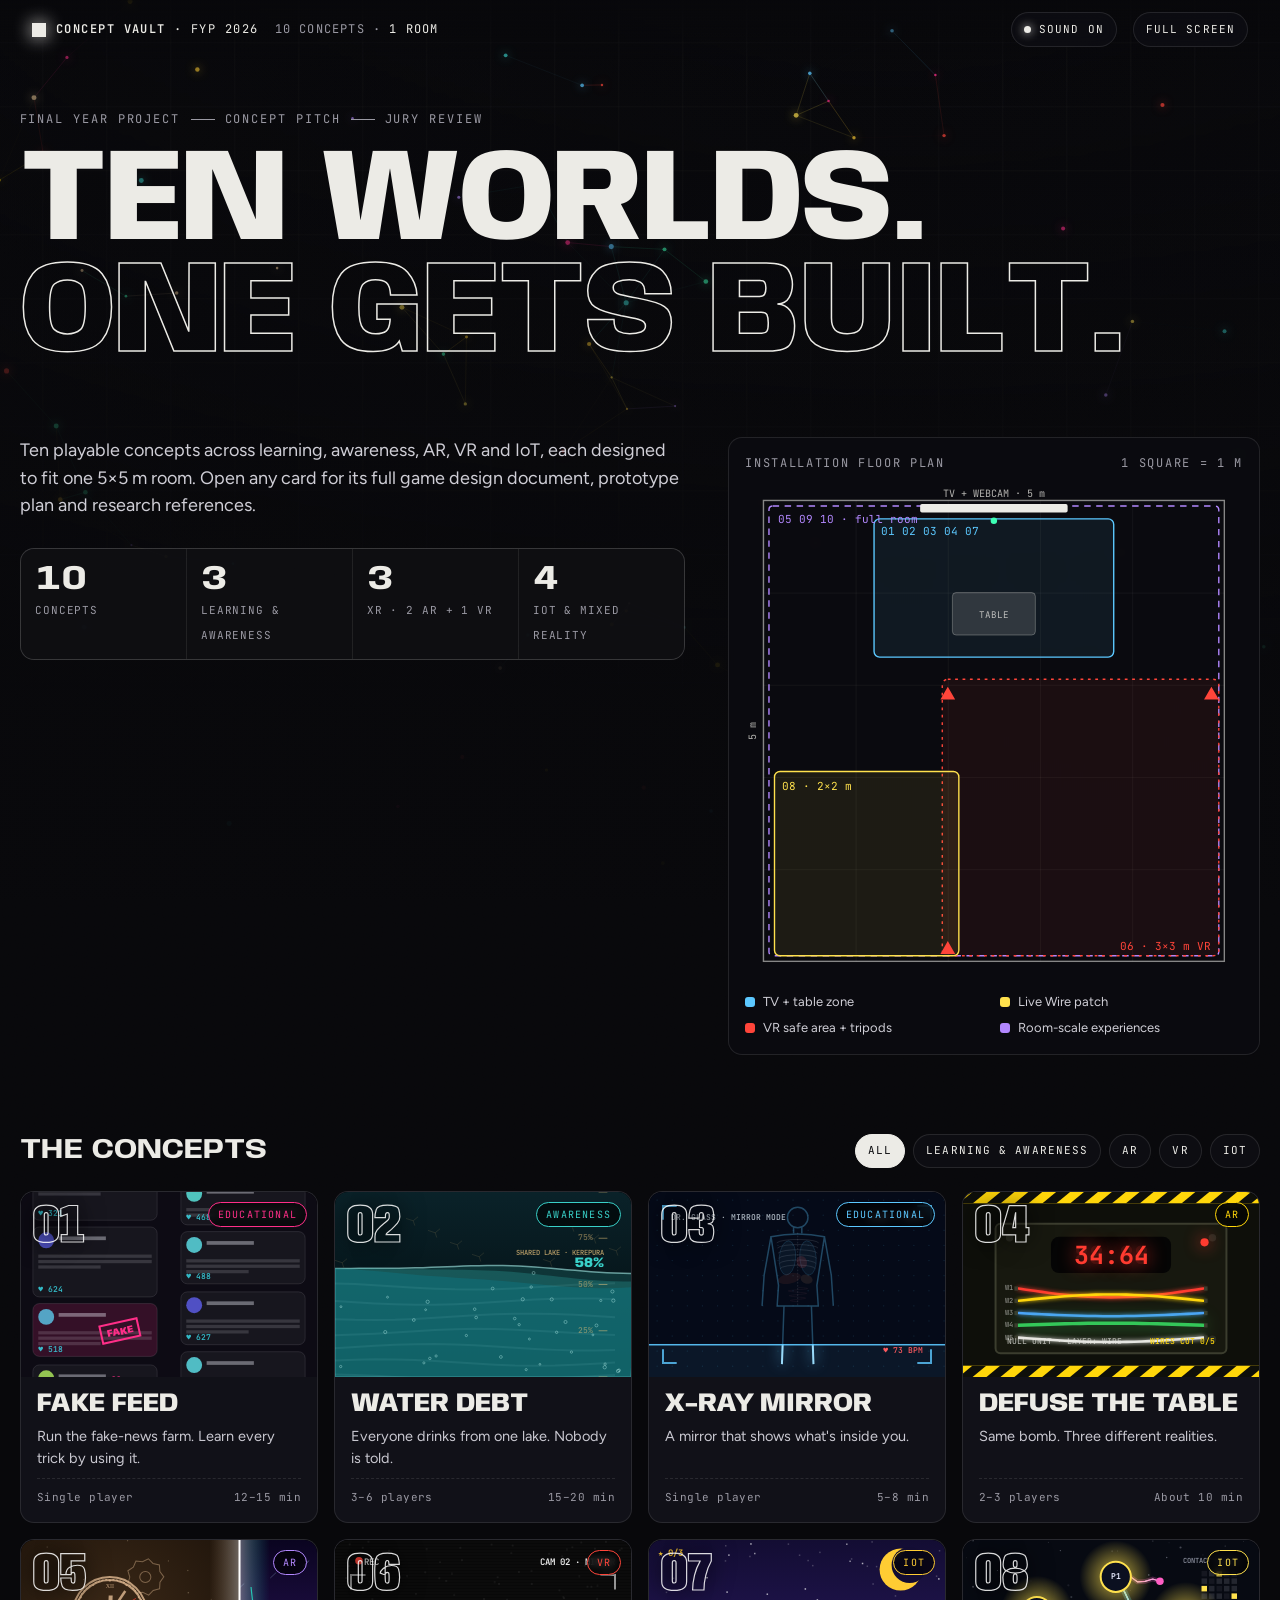
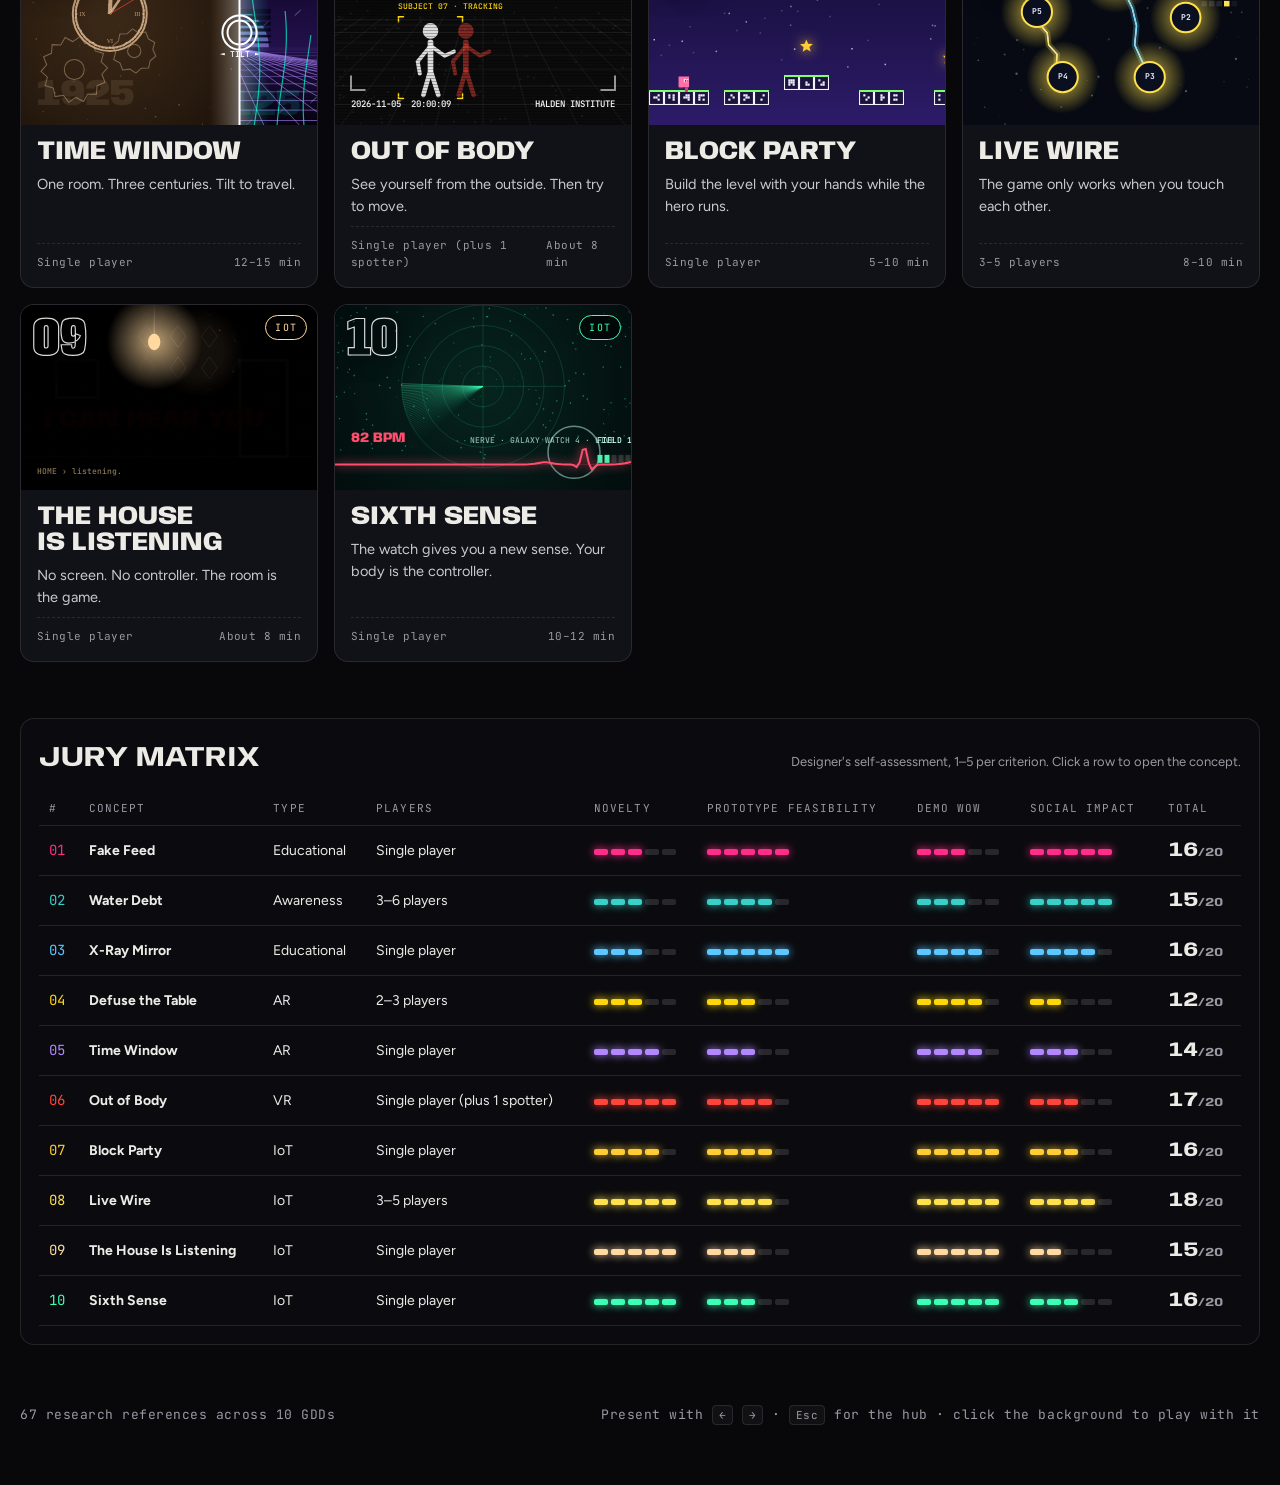
==== concept-vault/index.html @ 1f31b999 "Add Concept Vault: FYP 10-concept pitch site Static site in /concept-vault with GDDs, player POV wal" ====
<!DOCTYPE html>
<html lang="en">
<head>
<meta charset="utf-8">
<meta name="viewport" content="width=device-width, initial-scale=1">
<title>Concept Vault</title>
<link rel="preconnect" href="https://fonts.googleapis.com">
<link rel="preconnect" href="https://fonts.gstatic.com" crossorigin>
<link href="https://fonts.googleapis.com/css2?family=Anybody:wdth,wght@50..150,100..900&family=Figtree:wght@400;500;600;700&family=JetBrains+Mono:wght@400;500;600;700&display=swap" rel="stylesheet">
<link rel="stylesheet" href="style.css">
<style>
  .lnode circle { transition: fill .3s; }
  .lnode.on circle { fill: var(--accent); filter: drop-shadow(0 0 10px var(--accent)); }
  .lnode.on text { fill: #000; }
</style>
</head>
<body>
<canvas id="bg" aria-hidden="true"></canvas>
<div id="veil"></div>
<div id="grain"></div>

<header class="top">
  <a class="brand" href="#vault" id="home"><span class="sq"></span><span><b>Concept Vault</b><span class="yr"> · FYP 2026</span></span></a>
  <span class="crumb" id="crumb"></span>
  <span class="sp"></span>
  <button class="tbtn" id="snd" aria-pressed="true" title="Toggle sound effects"><span class="dot"></span><span id="sndl">Sound on</span></button>
  <button class="tbtn" id="fs" title="Full screen for presenting">Full screen</button>
</header>

<main id="app"></main>

<div id="shutter" aria-hidden="true"><i></i><i></i><i></i><i></i><i></i><i></i><i></i></div>
<div id="shtext" aria-hidden="true"></div>

<div id="boot" role="presentation">
  <div>
    <div class="bt">Concept<br>Vault</div>
    <pre id="bootlog"></pre>
    <div class="meter"><i></i></div>
  </div>
</div>

<script src="data.js"></script>
<script src="extra.js"></script>
<script src="fx.js"></script>
<script src="app.js"></script>
</body>
</html>
---- concept-vault/style.css ----
/* Concept Vault — one dark world; each concept page re-tints it with its own accent.
   Layout idea: a "vault" hub of live, animated concept cards that open into full-bleed themed GDD dossiers. */
:root {
  --void: #08080b;
  --panel: rgba(16, 16, 22, 0.78);
  --panel-solid: #111118;
  --paper: #ecebe6;
  --dim: #9a99a3;
  --line: rgba(236, 235, 230, 0.11);
  --accent: #ecebe6;
  --accent2: #9a99a3;
  --display: "Anybody", "Arial Narrow", system-ui, sans-serif;
  --body: "Figtree", "Segoe UI", system-ui, sans-serif;
  --mono: "JetBrains Mono", ui-monospace, "SFMono-Regular", Menlo, monospace;
  --r: 14px;
  color-scheme: dark;
}
* { box-sizing: border-box; }
html, body { margin: 0; background: var(--void); color: var(--paper); }
body { font-family: var(--body); font-size: 16px; line-height: 1.55; -webkit-font-smoothing: antialiased; overflow-x: hidden; }
a { color: inherit; }
button { font: inherit; color: inherit; }
:focus-visible { outline: 2px solid var(--accent); outline-offset: 3px; border-radius: 6px; }
h1, h2, h3 { text-wrap: balance; margin: 0; }
p { margin: 0; }
.mono { font-family: var(--mono); }
.tnum { font-variant-numeric: tabular-nums; }

/* ---------- fixed background canvas ---------- */
#bg { position: fixed; inset: 0; width: 100%; height: 100%; z-index: 0; display: block; }
#veil { position: fixed; inset: 0; z-index: 1; pointer-events: none;
  background:
    radial-gradient(120% 80% at 70% 0%, transparent 0%, rgba(8,8,11,.35) 55%, rgba(8,8,11,.85) 100%),
    linear-gradient(180deg, rgba(8,8,11,.15) 0%, rgba(8,8,11,.55) 60%, rgba(8,8,11,.9) 100%);
}
#grain { position: fixed; inset: -50%; z-index: 2; pointer-events: none; opacity: .07; mix-blend-mode: overlay;
  background-image: url("data:image/svg+xml;utf8,<svg xmlns='http://www.w3.org/2000/svg' width='160' height='160'><filter id='n'><feTurbulence type='fractalNoise' baseFrequency='.9' numOctaves='2' stitchTiles='stitch'/></filter><rect width='100%' height='100%' filter='url(%23n)'/></svg>");
  animation: grain 1.2s steps(6) infinite; }
@keyframes grain { 0%{transform:translate(0,0)} 25%{transform:translate(-3%,2%)} 50%{transform:translate(2%,-3%)} 75%{transform:translate(-2%,-1%)} 100%{transform:translate(0,0)} }

/* ---------- header ---------- */
.top { position: fixed; top: 0; left: 0; right: 0; z-index: 50; display: flex; align-items: center; gap: 16px;
  padding: 12px clamp(16px, 3vw, 32px); background: linear-gradient(180deg, rgba(8,8,11,.92), rgba(8,8,11,0)); }
.brand { display: flex; align-items: center; gap: 10px; text-decoration: none; font-family: var(--mono); font-size: 12px; letter-spacing: .12em; text-transform: uppercase; }
.brand .sq { width: 14px; height: 14px; background: var(--accent); box-shadow: 0 0 18px var(--accent); transition: background .5s, box-shadow .5s; }
.brand b { font-weight: 600; }
.crumb { font-family: var(--mono); font-size: 12px; color: var(--dim); letter-spacing: .1em; text-transform: uppercase; white-space: nowrap; overflow: hidden; text-overflow: ellipsis; }
.crumb em { color: var(--accent); font-style: normal; }
.top .sp { flex: 1; }
.tbtn { display: inline-flex; align-items: center; gap: 8px; padding: 8px 12px; border-radius: 999px; border: 1px solid var(--line);
  background: rgba(16,16,22,.6); backdrop-filter: blur(8px); font-family: var(--mono); font-size: 11px; letter-spacing: .1em; text-transform: uppercase; cursor: pointer; transition: border-color .2s, background .2s; }
.tbtn:hover { border-color: var(--accent); }
.tbtn .dot { width: 7px; height: 7px; border-radius: 50%; background: var(--dim); }
.tbtn[aria-pressed="true"] .dot { background: var(--accent); box-shadow: 0 0 10px var(--accent); }

/* ---------- views ---------- */
#app { position: relative; z-index: 5; }
.wrap { width: min(1240px, 100% - 32px); margin: 0 auto; }

/* ---------- HUB ---------- */
.hero { padding: 110px 0 40px; display: grid; grid-template-columns: minmax(0, 1.25fr) minmax(0, 1fr); gap: clamp(20px, 3.4vw, 48px); align-items: start; }
.hero .hl { grid-column: 1 / -1; }
.eyebrow { font-family: var(--mono); font-size: 12px; letter-spacing: .16em; text-transform: uppercase; color: var(--dim); display: flex; gap: 10px; flex-wrap: wrap; align-items: center; }
.eyebrow i { width: 24px; height: 1px; background: var(--dim); display: inline-block; }
.mega { font-family: var(--display); font-weight: 800; text-transform: uppercase; line-height: .86; letter-spacing: -.01em; margin: 18px 0 22px;
  font-size: clamp(40px, 10.2vw, 148px); font-variation-settings: "wdth" var(--w, 100); }
.mega .ln { display: block; }
@media (min-width: 681px) { .mega .ln { white-space: nowrap; } }
.mega .ln.b { color: transparent; -webkit-text-stroke: 1.5px var(--paper); }
.mega .ch { display: inline-block; transition: font-variation-settings .35s cubic-bezier(.2,.8,.2,1), color .3s; font-variation-settings: "wdth" var(--cw, 100); }
.lede { max-width: 58ch; color: #cfced6; font-size: 18px; }
.stats { margin-top: 28px; display: grid; grid-template-columns: repeat(4, minmax(0, 1fr)); gap: 1px; background: var(--line); border: 1px solid var(--line); border-radius: var(--r); overflow: hidden; }
.stat { background: rgba(10,10,14,.82); padding: 14px 14px 12px; }
.stat b { display: block; font-family: var(--display); font-size: 34px; font-weight: 700; line-height: 1; font-variation-settings: "wdth" 120; }
.stat span { font-family: var(--mono); font-size: 11px; letter-spacing: .08em; color: var(--dim); text-transform: uppercase; }

.room { background: rgba(12,12,17,.82); border: 1px solid var(--line); border-radius: var(--r); padding: 16px; backdrop-filter: blur(6px); }
.room h3 { font-family: var(--mono); font-size: 12px; letter-spacing: .14em; text-transform: uppercase; color: var(--dim); font-weight: 400; display: flex; justify-content: space-between; }
.room svg { width: 100%; height: auto; display: block; margin-top: 10px; }
.room .zone { transition: opacity .3s, stroke-width .3s; }
.room.hl .zone { opacity: .25; }
.room.hl .zone.on { opacity: 1; stroke-width: 2.5; }
.room .legend { display: grid; grid-template-columns: 1fr 1fr; gap: 6px 12px; margin-top: 12px; font-size: 13px; color: #cfced6; }
.room .legend span { display: flex; gap: 8px; align-items: center; }
.room .legend i { width: 10px; height: 10px; border-radius: 3px; display: inline-block; flex: none; }

.bar { display: flex; flex-wrap: wrap; gap: 10px; align-items: center; justify-content: space-between; margin: 34px 0 18px; }
.bar h2 { font-family: var(--display); font-size: 28px; font-weight: 700; text-transform: uppercase; font-variation-settings: "wdth" 115; }
.filters { display: flex; gap: 8px; flex-wrap: wrap; }
.chip { padding: 7px 12px; border-radius: 999px; border: 1px solid var(--line); background: rgba(16,16,22,.7); font-family: var(--mono); font-size: 11px; letter-spacing: .1em; text-transform: uppercase; cursor: pointer; transition: all .2s; }
.chip:hover { border-color: var(--paper); }
.chip[aria-pressed="true"] { background: var(--paper); color: var(--void); border-color: var(--paper); }

.grid { display: grid; grid-template-columns: repeat(auto-fill, minmax(min(100%, 280px), 1fr)); gap: 16px; }
.card { --a: #fff; position: relative; display: flex; flex-direction: column; text-align: left; text-decoration: none; border-radius: var(--r); overflow: hidden;
  border: 1px solid var(--line); background: var(--panel-solid); cursor: pointer; padding: 0;
  transition: transform .3s cubic-bezier(.2,.8,.2,1), border-color .3s, box-shadow .3s; }
.card:hover, .card:focus-visible { border-color: var(--a); box-shadow: 0 0 0 1px var(--a), 0 18px 60px -20px var(--a); }
.card.hide { display: none; }
.card .thumb { position: relative; aspect-ratio: 16 / 10; overflow: hidden; background: #000; }
.card canvas { width: 100%; height: 100%; display: block; }
.card .num { position: absolute; left: 12px; top: 8px; font-family: var(--display); font-weight: 900; font-size: 54px; line-height: 1; color: transparent; -webkit-text-stroke: 1.2px rgba(255,255,255,.85); font-variation-settings: "wdth" 70; text-shadow: 0 0 24px rgba(0,0,0,.6); }
.card .tag { position: absolute; right: 10px; top: 10px; padding: 4px 9px; border-radius: 999px; background: rgba(0,0,0,.6); border: 1px solid var(--a); color: var(--a); font-family: var(--mono); font-size: 10px; letter-spacing: .12em; text-transform: uppercase; backdrop-filter: blur(4px); }
.card .body { padding: 14px 16px 16px; display: flex; flex-direction: column; gap: 8px; flex: 1; }
.card h3 { font-family: var(--display); font-weight: 800; font-size: 26px; line-height: 1; text-transform: uppercase; font-variation-settings: "wdth" 105; transition: font-variation-settings .4s; }
.card:hover h3 { font-variation-settings: "wdth" 125; color: var(--a); }
.card p { color: #c9c8d0; font-size: 14.5px; }
.card .meta { margin-top: auto; padding-top: 10px; border-top: 1px dashed var(--line); display: flex; justify-content: space-between; gap: 8px; font-family: var(--mono); font-size: 11px; color: var(--dim); letter-spacing: .04em; }
.card .go { position: absolute; right: 14px; bottom: 14px; width: 30px; height: 30px; border-radius: 50%; display: grid; place-items: center; background: var(--a); color: #000; font-weight: 700; transform: scale(0); transition: transform .3s; }
.card:hover .go { transform: scale(1); }

.matrix { margin: 56px 0 30px; background: rgba(12,12,17,.86); border: 1px solid var(--line); border-radius: var(--r); padding: 18px; }
.matrix .hd { display: flex; justify-content: space-between; gap: 12px; flex-wrap: wrap; align-items: baseline; margin-bottom: 12px; }
.matrix h2 { font-family: var(--display); font-size: 28px; font-weight: 700; text-transform: uppercase; font-variation-settings: "wdth" 115; }
.matrix small { color: var(--dim); font-size: 13px; }
.mtable { overflow-x: auto; }
table.m { width: 100%; border-collapse: collapse; min-width: 720px; font-size: 14px; }
table.m th { text-align: left; font-family: var(--mono); font-size: 11px; letter-spacing: .1em; text-transform: uppercase; color: var(--dim); font-weight: 400; padding: 8px 10px; border-bottom: 1px solid var(--line); }
table.m td { padding: 9px 10px; border-bottom: 1px solid var(--line); vertical-align: middle; }
table.m tr { cursor: pointer; transition: background .2s; }
table.m tbody tr:hover { background: rgba(255,255,255,.04); }
.pips { display: inline-flex; gap: 3px; }
.pips i { width: 14px; height: 6px; border-radius: 2px; background: rgba(255,255,255,.12); }
.pips i.on { background: var(--a); box-shadow: 0 0 8px var(--a); }
.tot { font-family: var(--display); font-size: 20px; font-weight: 700; font-variation-settings: "wdth" 120; }

.foot { padding: 30px 0 60px; color: var(--dim); font-size: 13px; display: flex; justify-content: space-between; gap: 16px; flex-wrap: wrap; font-family: var(--mono); letter-spacing: .04em; }
kbd { font-family: var(--mono); font-size: 11px; padding: 2px 6px; border: 1px solid var(--line); border-radius: 4px; background: rgba(255,255,255,.04); }

/* ---------- DETAIL ---------- */
.dhero { padding: 110px 0 30px; position: relative; }
.dhero .row { display: flex; gap: 14px; align-items: center; flex-wrap: wrap; }
.bignum { font-family: var(--display); font-weight: 900; font-size: clamp(90px, 16vw, 220px); line-height: .78; color: transparent; -webkit-text-stroke: 2px var(--accent);
  font-variation-settings: "wdth" 60; position: absolute; right: 0; top: 90px; opacity: .55; pointer-events: none; }
.pill { padding: 5px 11px; border-radius: 999px; border: 1px solid var(--accent); color: var(--accent); font-family: var(--mono); font-size: 11px; letter-spacing: .14em; text-transform: uppercase; background: rgba(0,0,0,.4); }
.dtitle { font-family: var(--display); font-weight: 900; text-transform: uppercase; line-height: .88; margin: 18px 0 16px; font-size: clamp(48px, 9vw, 132px);
  font-variation-settings: "wdth" 112; text-shadow: 0 0 60px color-mix(in srgb, var(--accent) 45%, transparent); max-width: 14ch; }
.dtag { font-family: var(--display); font-size: clamp(20px, 2.4vw, 30px); font-weight: 500; font-variation-settings: "wdth" 90; color: var(--accent); max-width: 34ch; line-height: 1.15; }
.dlog { margin-top: 16px; max-width: 64ch; font-size: 18px; color: #dcdbe2; }
.facts { margin-top: 26px; display: grid; grid-template-columns: repeat(4, minmax(0,1fr)); gap: 1px; background: var(--line); border: 1px solid var(--line); border-radius: var(--r); overflow: hidden; }
.facts div { background: rgba(10,10,14,.78); padding: 12px 14px; backdrop-filter: blur(6px); }
.facts span { display: block; font-family: var(--mono); font-size: 10.5px; letter-spacing: .14em; text-transform: uppercase; color: var(--dim); margin-bottom: 4px; }
.facts b { font-weight: 600; font-size: 15px; }
.boggle { margin-top: 18px; position: relative; padding: 18px 20px 18px 64px; border-radius: var(--r); background: linear-gradient(100deg, color-mix(in srgb, var(--accent) 22%, rgba(10,10,14,.9)), rgba(10,10,14,.85) 70%); border: 1px solid color-mix(in srgb, var(--accent) 55%, transparent); max-width: 880px; }
.boggle::before { content: ""; position: absolute; left: 20px; top: 20px; width: 26px; height: 26px; border-radius: 50%; border: 2px solid var(--accent); box-shadow: 0 0 0 6px color-mix(in srgb, var(--accent) 18%, transparent), 0 0 24px var(--accent); animation: pulse 1.8s infinite; }
@keyframes pulse { 50% { box-shadow: 0 0 0 12px color-mix(in srgb, var(--accent) 6%, transparent), 0 0 30px var(--accent); } }
.boggle small { display: block; font-family: var(--mono); font-size: 11px; letter-spacing: .16em; text-transform: uppercase; color: var(--accent); margin-bottom: 4px; }
.boggle p { font-size: 17px; }

.dbody { display: grid; grid-template-columns: 210px minmax(0, 1fr); gap: 32px; padding: 26px 0 40px; }
.toc { position: sticky; top: 76px; align-self: start; display: flex; flex-direction: column; gap: 2px; max-height: calc(100vh - 96px); overflow: auto; }
.toc a { text-decoration: none; font-family: var(--mono); font-size: 11.5px; letter-spacing: .06em; color: var(--dim); padding: 6px 10px; border-left: 2px solid var(--line); transition: all .2s; }
.toc a:hover { color: var(--paper); }
.toc a.on { color: var(--accent); border-left-color: var(--accent); background: linear-gradient(90deg, color-mix(in srgb, var(--accent) 12%, transparent), transparent); }
.secs { display: flex; flex-direction: column; gap: 18px; min-width: 0; }
.sec { background: var(--panel); border: 1px solid var(--line); border-radius: var(--r); padding: clamp(16px, 2.4vw, 26px); backdrop-filter: blur(10px); scroll-margin-top: 80px; }
.sh { display: flex; align-items: baseline; gap: 12px; margin-bottom: 14px; }
.sh .n { font-family: var(--mono); font-size: 12px; color: var(--accent); }
.sh h2 { font-family: var(--display); font-weight: 800; font-size: clamp(22px, 2.6vw, 30px); text-transform: uppercase; font-variation-settings: "wdth" 110; }
.sec p { max-width: 70ch; color: #dad9e0; }
.two { display: grid; grid-template-columns: 1fr 1fr; gap: 14px; }
.kv { display: grid; grid-template-columns: 150px 1fr; gap: 0; border-top: 1px solid var(--line); }
.kv > div { padding: 10px 0; border-bottom: 1px solid var(--line); }
.kv > div:nth-child(odd) { font-family: var(--mono); font-size: 11px; letter-spacing: .12em; text-transform: uppercase; color: var(--dim); padding-top: 13px; }
.cards3 { display: grid; grid-template-columns: repeat(auto-fit, minmax(min(100%, 220px), 1fr)); gap: 12px; }
.mini { border: 1px solid var(--line); border-radius: 12px; padding: 14px; background: rgba(255,255,255,.025); transition: border-color .25s, transform .25s; }
.mini:hover { border-color: color-mix(in srgb, var(--accent) 60%, transparent); transform: translateY(-2px); }
.mini b { display: block; font-weight: 700; margin-bottom: 4px; }
.mini span { color: #c8c7cf; font-size: 14.5px; }
.mini .k { font-family: var(--mono); font-size: 10.5px; letter-spacing: .14em; color: var(--accent); text-transform: uppercase; margin-bottom: 6px; display: block; }
.usp-h { font-family: var(--display); font-weight: 800; font-size: clamp(30px, 4.6vw, 56px); line-height: .95; text-transform: uppercase; font-variation-settings: "wdth" 95; color: var(--accent); margin-bottom: 16px; }
.usp-l { display: grid; gap: 10px; counter-reset: u; padding: 0; margin: 0; list-style: none; }
.usp-l li { counter-increment: u; display: grid; grid-template-columns: 40px 1fr; gap: 10px; align-items: start; padding: 12px; border: 1px solid var(--line); border-radius: 12px; background: rgba(255,255,255,.02); }
.usp-l li::before { content: counter(u, decimal-leading-zero); font-family: var(--mono); color: var(--accent); font-size: 13px; padding-top: 2px; }

.loopwrap { display: grid; grid-template-columns: minmax(0, 420px) 1fr; gap: 20px; align-items: center; }
.loopwrap svg { width: 100%; height: auto; display: block; }
.loop-l { list-style: none; padding: 0; margin: 0; display: grid; gap: 8px; }
.loop-l li { display: flex; gap: 12px; align-items: center; padding: 10px 12px; border-radius: 10px; border: 1px solid var(--line); transition: all .3s; }
.loop-l li b { font-family: var(--mono); color: var(--accent); font-size: 12px; }
.loop-l li.on { border-color: var(--accent); background: color-mix(in srgb, var(--accent) 12%, transparent); }
.spin { transform-origin: 210px 210px; animation: spin 9s linear infinite; }
@keyframes spin { to { transform: rotate(360deg); } }

.curve svg { width: 100%; height: auto; display: block; overflow: visible; }
.curve .draw { stroke-dasharray: 2000; stroke-dashoffset: 2000; animation: draw 2.2s cubic-bezier(.4,0,.2,1) .2s forwards; }
@keyframes draw { to { stroke-dashoffset: 0; } }

.itab { overflow-x: auto; }
table.i { width: 100%; border-collapse: collapse; min-width: 560px; }
table.i th { text-align: left; font-family: var(--mono); font-size: 11px; letter-spacing: .12em; text-transform: uppercase; color: var(--dim); font-weight: 400; padding: 8px 10px; border-bottom: 1px solid var(--line); }
table.i td { padding: 11px 10px; border-bottom: 1px solid var(--line); font-size: 15px; vertical-align: top; }
table.i td:first-child { color: var(--accent); font-weight: 600; }
table.i td:nth-child(2)::before { content: "→ "; color: var(--dim); }

.pal { display: grid; grid-template-columns: repeat(5, minmax(0, 1fr)); gap: 8px; margin-bottom: 16px; }
.sw { border-radius: 10px; height: 92px; position: relative; border: 1px solid var(--line); display: flex; align-items: flex-end; padding: 8px; font-family: var(--mono); font-size: 11px; cursor: pointer; transition: transform .25s; }
.sw:hover { transform: translateY(-4px); }
.sw span { background: rgba(0,0,0,.55); color: #fff; padding: 2px 6px; border-radius: 4px; }
.kw { display: flex; flex-wrap: wrap; gap: 8px; margin: 12px 0; }
.kw span { padding: 5px 10px; border-radius: 6px; border: 1px solid var(--line); font-size: 13px; background: rgba(255,255,255,.03); }
.sting { margin-top: 14px; display: inline-flex; gap: 10px; align-items: center; padding: 10px 14px; border-radius: 999px; border: 1px solid var(--accent); background: color-mix(in srgb, var(--accent) 14%, transparent); cursor: pointer; font-family: var(--mono); font-size: 12px; letter-spacing: .08em; text-transform: uppercase; }
.sting:hover { background: color-mix(in srgb, var(--accent) 28%, transparent); }
.eq { display: inline-flex; gap: 2px; align-items: flex-end; height: 14px; }
.eq i { width: 3px; background: var(--accent); height: 30%; animation: eq .9s ease-in-out infinite; }
.eq i:nth-child(2){ animation-delay: .15s } .eq i:nth-child(3){ animation-delay: .3s } .eq i:nth-child(4){ animation-delay: .45s }
@keyframes eq { 50% { height: 100%; } }

.techg { display: grid; grid-template-columns: repeat(auto-fit, minmax(min(100%, 200px), 1fr)); gap: 12px; margin-bottom: 18px; }
.techg h4 { margin: 0 0 8px; font-family: var(--mono); font-size: 11px; letter-spacing: .14em; text-transform: uppercase; color: var(--dim); font-weight: 400; }
.techg .chips { display: flex; flex-wrap: wrap; gap: 6px; }
.techg .chips span { padding: 6px 10px; border-radius: 8px; background: color-mix(in srgb, var(--accent) 10%, rgba(255,255,255,.02)); border: 1px solid color-mix(in srgb, var(--accent) 35%, transparent); font-size: 13.5px; }
.flow { display: flex; align-items: stretch; gap: 0; overflow-x: auto; padding: 6px 2px 10px; }
.flow .nd { flex: 1 0 140px; border: 1px solid var(--line); border-radius: 10px; padding: 12px; background: rgba(0,0,0,.35); font-size: 14px; position: relative; }
.flow .nd small { display: block; font-family: var(--mono); font-size: 10px; color: var(--accent); letter-spacing: .12em; margin-bottom: 4px; }
.flow .ar { flex: 0 0 34px; display: grid; place-items: center; color: var(--accent); position: relative; }
.flow .ar::before { content: ""; position: absolute; left: 4px; right: 8px; top: 50%; height: 1px; background: linear-gradient(90deg, transparent, var(--accent)); }
.flow .ar i { position: absolute; top: calc(50% - 3px); left: 4px; width: 6px; height: 6px; border-radius: 50%; background: var(--accent); box-shadow: 0 0 8px var(--accent); animation: flowdot 1.6s linear infinite; }
.flow .ar::after { content: "›"; position: absolute; right: 2px; top: calc(50% - 12px); font-size: 18px; }
@keyframes flowdot { from { left: 4px; opacity: 0 } 20% { opacity: 1 } to { left: 24px; opacity: 0 } }

.scope2 { display: grid; grid-template-columns: 1fr 1fr; gap: 14px; margin-bottom: 18px; }
.scope2 .mini ul { margin: 8px 0 0; padding: 0; list-style: none; display: grid; gap: 6px; }
.scope2 .mini li { padding-left: 22px; position: relative; font-size: 14.5px; color: #d6d5dc; }
.scope2 .mini li::before { content: ""; position: absolute; left: 0; top: 5px; width: 12px; height: 12px; border-radius: 3px; border: 1.5px solid var(--accent); }
.scope2 .mini.p li::before { background: var(--accent); box-shadow: inset 0 0 0 2px #111; }
.gantt { display: grid; gap: 6px; }
.gantt .gr { display: grid; grid-template-columns: 190px 1fr; gap: 10px; align-items: center; font-size: 13.5px; }
.gantt .track { height: 22px; position: relative; background: repeating-linear-gradient(90deg, rgba(255,255,255,.05) 0 1px, transparent 1px calc(100% / var(--tw))); border-radius: 6px; }
.gantt .gb { position: absolute; top: 3px; bottom: 3px; border-radius: 5px; background: linear-gradient(90deg, var(--accent), color-mix(in srgb, var(--accent) 50%, var(--accent2))); box-shadow: 0 0 14px color-mix(in srgb, var(--accent) 50%, transparent); transform-origin: left; animation: grow .9s cubic-bezier(.2,.8,.2,1) both; font-family: var(--mono); font-size: 10.5px; color: #000; display: flex; align-items: center; padding-left: 6px; font-weight: 600; }
@keyframes grow { from { transform: scaleX(0); } }
.gantt .wk { display: grid; grid-template-columns: 190px 1fr; gap: 10px; font-family: var(--mono); font-size: 10px; color: var(--dim); }
.gantt .wk div:last-child { display: flex; justify-content: space-between; }
.risks { margin-top: 16px; display: grid; gap: 8px; }
.risks div { display: flex; gap: 10px; align-items: flex-start; font-size: 14.5px; padding: 10px 12px; border-radius: 10px; background: rgba(255,80,80,.06); border: 1px solid rgba(255,120,120,.18); }
.risks b { font-family: var(--mono); font-size: 11px; color: #ff8a8a; letter-spacing: .1em; padding-top: 2px; }

.refs { display: grid; gap: 22px; }
.refs h3 { font-family: var(--mono); font-size: 12px; letter-spacing: .14em; text-transform: uppercase; color: var(--dim); font-weight: 400; margin-bottom: 8px; }
.ref { display: grid; grid-template-columns: 34px 1fr auto; gap: 12px; align-items: start; padding: 12px 0; border-top: 1px solid var(--line); text-decoration: none; }
.ref:last-child { border-bottom: 1px solid var(--line); }
.ref .ix { font-family: var(--mono); font-size: 12px; color: var(--accent); padding-top: 2px; }
.ref b { display: block; font-weight: 600; line-height: 1.3; }
.ref .src { display: block; font-family: var(--mono); font-size: 11.5px; color: var(--dim); margin: 3px 0 4px; }
.ref .nt { color: #c8c7cf; font-size: 14px; }
.ref .out { font-family: var(--mono); font-size: 11px; padding: 5px 9px; border: 1px solid var(--line); border-radius: 999px; white-space: nowrap; color: var(--dim); }
a.ref:hover .out { color: #000; background: var(--accent); border-color: var(--accent); }
a.ref:hover b { color: var(--accent); }

.pn { display: grid; grid-template-columns: 1fr 1fr; gap: 14px; padding: 10px 0 70px; }
.pn button { text-align: left; padding: 18px; border-radius: var(--r); border: 1px solid var(--line); background: rgba(12,12,17,.85); cursor: pointer; transition: border-color .25s, transform .25s; }
.pn button:hover { border-color: var(--a); transform: translateY(-2px); }
.pn small { font-family: var(--mono); font-size: 11px; letter-spacing: .12em; color: var(--dim); text-transform: uppercase; }
.pn b { display: block; font-family: var(--display); font-weight: 800; font-size: 28px; text-transform: uppercase; font-variation-settings: "wdth" 105; color: var(--a); margin-top: 4px; }
.pn .nx { text-align: right; }

/* ---------- shutter transition ---------- */
#shutter { position: fixed; inset: 0; z-index: 90; pointer-events: none; display: grid; grid-template-columns: repeat(7, 1fr); }
#shutter i { background: var(--sc, #fff); transform: scaleY(0); transform-origin: top; }
#shutter.in i { animation: shIn .42s cubic-bezier(.7,0,.3,1) forwards; }
#shutter.out i { transform: scaleY(1); transform-origin: bottom; animation: shOut .5s cubic-bezier(.7,0,.3,1) forwards; }
#shutter i:nth-child(odd) { background: var(--sc2, #000); }
#shutter i:nth-child(1){animation-delay:0s}#shutter i:nth-child(2){animation-delay:.03s}#shutter i:nth-child(3){animation-delay:.06s}#shutter i:nth-child(4){animation-delay:.09s}#shutter i:nth-child(5){animation-delay:.12s}#shutter i:nth-child(6){animation-delay:.15s}#shutter i:nth-child(7){animation-delay:.18s}
@keyframes shIn { to { transform: scaleY(1); } }
@keyframes shOut { to { transform: scaleY(0); } }
#shtext { position: fixed; inset: 0; z-index: 91; display: grid; place-items: center; pointer-events: none; font-family: var(--display); font-weight: 900; text-transform: uppercase; font-size: clamp(40px, 9vw, 120px); color: #000; opacity: 0; font-variation-settings: "wdth" 140; mix-blend-mode: difference; }
#shtext.show { animation: shT .7s ease forwards; }
@keyframes shT { 0% { opacity: 0; letter-spacing: .4em; } 40% { opacity: 1; letter-spacing: 0; } 100% { opacity: 0; } }

/* ---------- boot ---------- */
#boot { position: fixed; inset: 0; z-index: 100; background: #050507; display: grid; place-items: center; transition: opacity .5s, visibility .5s; cursor: pointer; }
#boot.done { opacity: 0; visibility: hidden; }
#boot pre { font-family: var(--mono); font-size: 13px; color: #9be7c4; line-height: 1.7; margin: 0; min-width: min(520px, 90vw); }
#boot .bt { font-family: var(--display); font-weight: 900; font-size: clamp(36px, 7vw, 80px); color: var(--paper); text-transform: uppercase; font-variation-settings: "wdth" 150; letter-spacing: -.01em; margin-bottom: 14px; line-height: .9; }
#boot .meter { height: 3px; background: rgba(255,255,255,.1); margin-top: 14px; overflow: hidden; }
#boot .meter i { display: block; height: 100%; width: 0; background: linear-gradient(90deg, #ff2e88, #39d0c8, #5cc8ff, #ffd60a, #b388ff, #ff453a, #ffcc33, #ffe14d, #ffd9a0, #3dffb5); transition: width 1.2s cubic-bezier(.4,0,.2,1); }

/* view enter */
.enter > * { animation: rise .7s cubic-bezier(.2,.8,.2,1) both; }
.enter > *:nth-child(2) { animation-delay: .06s } .enter > *:nth-child(3) { animation-delay: .12s } .enter > *:nth-child(4) { animation-delay: .18s }
@keyframes rise { from { transform: translateY(18px); opacity: .001; } }
.reveal { transition: transform .7s cubic-bezier(.2,.8,.2,1), opacity .7s; }
.reveal.pre { transform: translateY(26px); opacity: .35; }

/* ---------- responsive ---------- */
@media (max-width: 980px) {
  .hero { grid-template-columns: 1fr; }
  .dbody { grid-template-columns: 1fr; }
  .toc { display: none; }
  .loopwrap { grid-template-columns: 1fr; }
}
@media (max-width: 680px) {
  .stats, .facts { grid-template-columns: repeat(2, minmax(0,1fr)); }
  .two, .scope2, .pn { grid-template-columns: 1fr; }
  .kv { grid-template-columns: 1fr; }
  .kv > div:nth-child(odd) { padding-bottom: 0; border-bottom: 0; }
  .pal { grid-template-columns: repeat(3, minmax(0,1fr)); }
  .gantt .gr, .gantt .wk { grid-template-columns: 110px 1fr; }
  .crumb, #fs, .brand .yr { display: none; }
  .bignum { display: none; }
  .top { gap: 10px; }
}
@media (prefers-reduced-motion: reduce) {
  *, *::before, *::after { animation-duration: .01ms !important; animation-iteration-count: 1 !important; transition-duration: .01ms !important; }
  #grain { display: none; }
}

/* description + player POV timeline */
.desc { display: grid; gap: 12px; margin-bottom: 20px; }
.desc p { font-size: 17px; line-height: 1.68; max-width: 72ch; }
.desc p:first-child { font-size: 19px; color: var(--paper); }
.pov-intro { color: var(--dim) !important; font-size: 14px; margin-bottom: 14px !important; }
.pov { list-style: none; margin: 0; padding: 0; position: relative; }
.pov::before { content: ""; position: absolute; left: 65px; top: 10px; bottom: 10px; width: 2px; background: linear-gradient(var(--accent), color-mix(in srgb, var(--accent) 15%, transparent)); }
.pov li { display: grid; grid-template-columns: 52px 1fr; gap: 28px; padding: 6px 0; position: relative; }
.pov li::before { content: ""; position: absolute; left: 60px; top: 21px; width: 12px; height: 12px; border-radius: 50%; background: #0c0c11; border: 2px solid var(--accent); box-sizing: border-box; }
.pov li.demo::before { background: var(--accent); box-shadow: 0 0 0 5px color-mix(in srgb, var(--accent) 20%, transparent), 0 0 18px var(--accent); }
.pov .tm { font-family: var(--mono); font-size: 12px; color: var(--accent); text-align: right; padding-top: 16px; font-variant-numeric: tabular-nums; }
.pov li > div { padding: 10px 14px 12px; border-radius: 12px; border: 1px solid transparent; transition: background .25s, border-color .25s; }
.pov li:hover > div { background: rgba(255,255,255,.03); border-color: var(--line); }
.pov li.demo > div { background: color-mix(in srgb, var(--accent) 10%, transparent); border-color: color-mix(in srgb, var(--accent) 50%, transparent); }
.pov h3 { font-family: var(--display); font-weight: 800; font-size: 20px; line-height: 1.1; text-transform: uppercase; font-variation-settings: "wdth" 105; margin: 0 0 6px; }
.pov p { color: #dad9e0; font-size: 15.5px; line-height: 1.6; }
.pov .dm { display: inline-block; margin-top: 8px; padding: 3px 9px; border-radius: 999px; background: var(--accent); color: #000; font-family: var(--mono); font-size: 10.5px; font-weight: 600; letter-spacing: .1em; text-transform: uppercase; }
@media (max-width: 680px) {
  .pov::before { left: 49px; }
  .pov li { grid-template-columns: 40px 1fr; gap: 20px; }
  .pov li::before { left: 44px; }
}
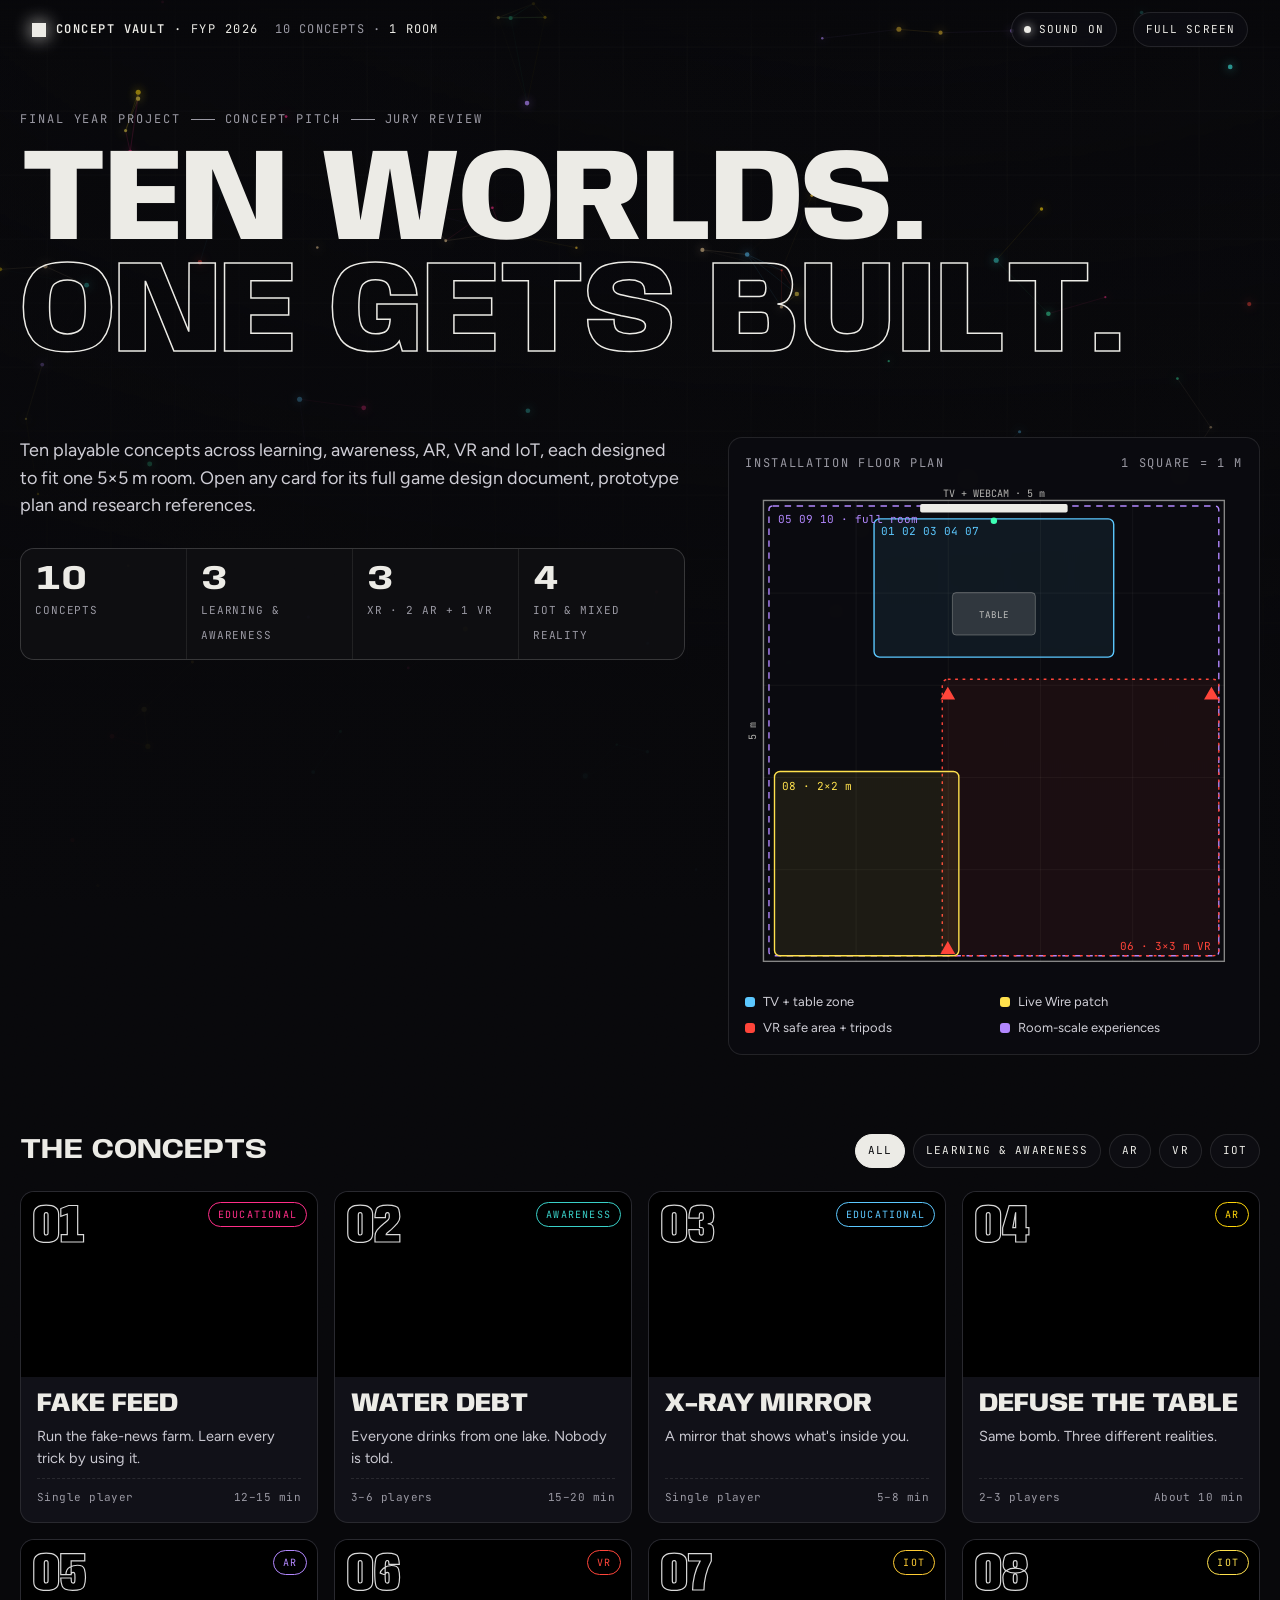
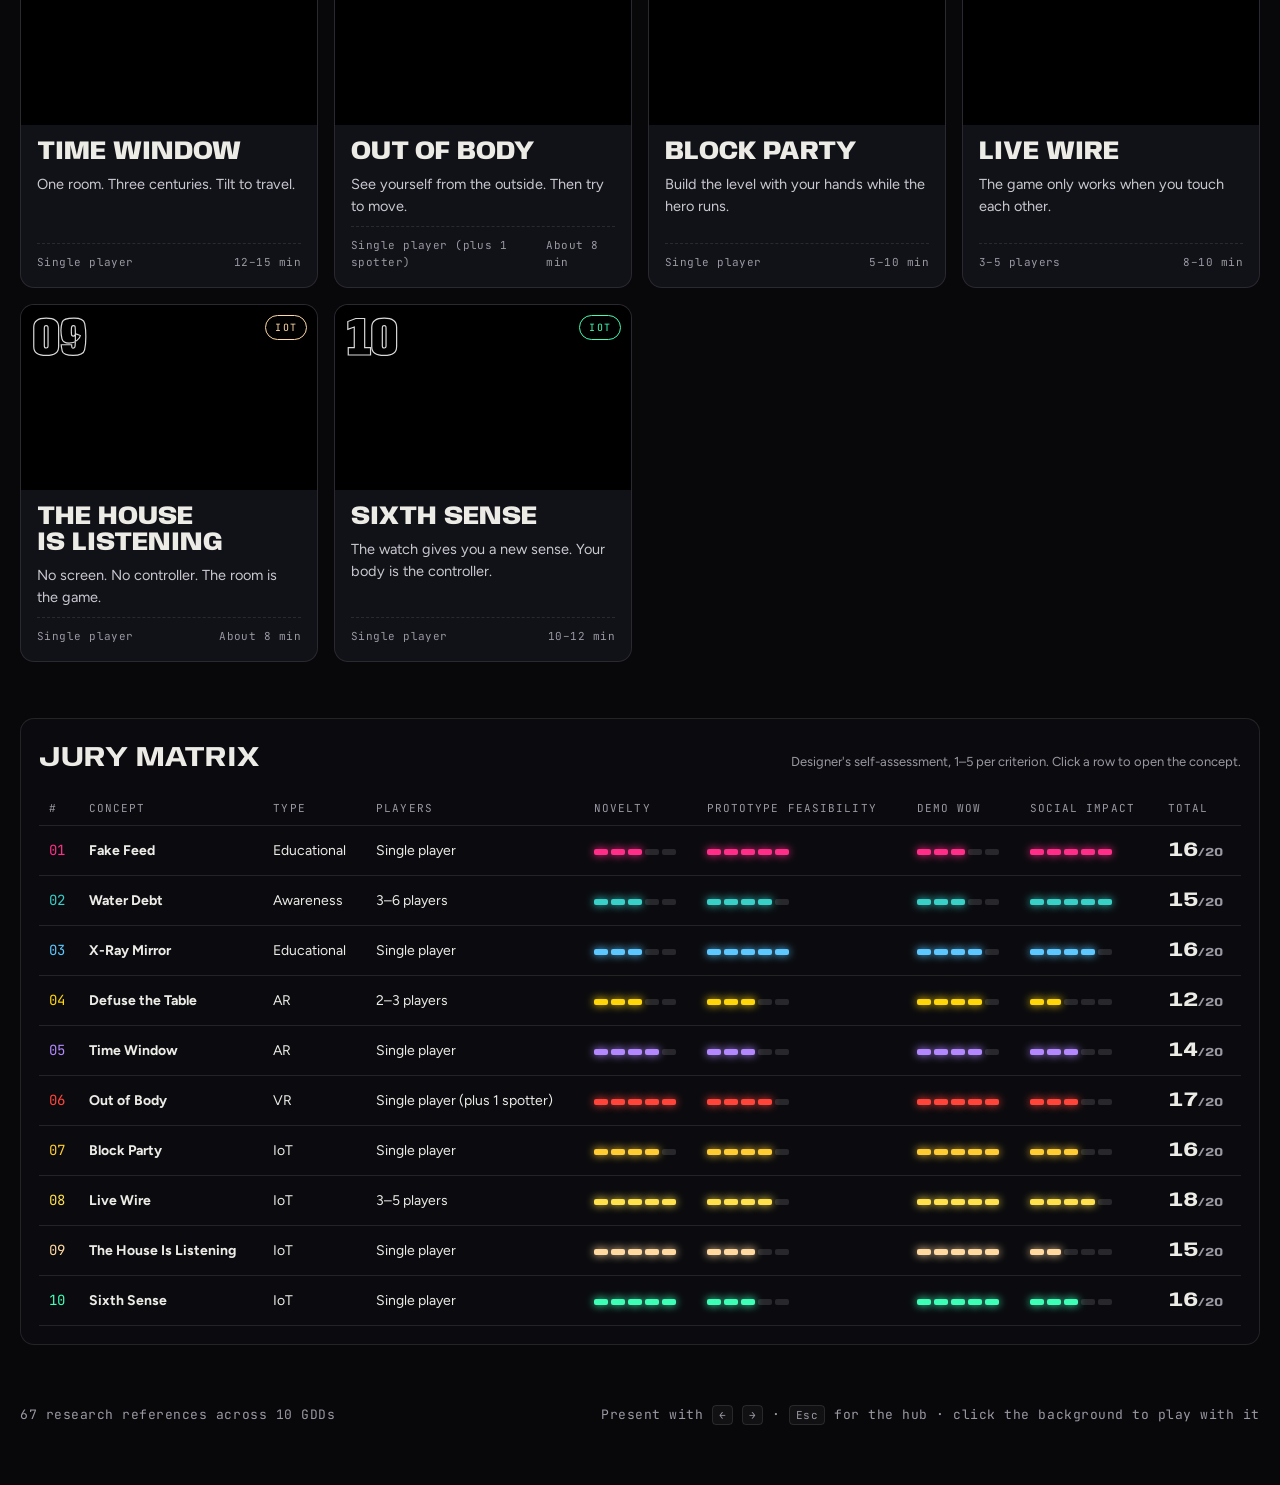
==== commit 1af12432: "Concept Vault: add concept shots, POV walkthroughs and shots/ folder Co-Authored-By: Claude Opus 5.5" ====
--- a/concept-vault/index.html
+++ b/concept-vault/index.html
@@ -42,6 +42,7 @@
 
 <script src="data.js"></script>
 <script src="extra.js"></script>
+<script src="shots.js"></script>
 <script src="fx.js"></script>
 <script src="app.js"></script>
 </body>
--- a/concept-vault/style.css
+++ b/concept-vault/style.css
@@ -327,3 +327,89 @@
   .pov li { grid-template-columns: 40px 1fr; gap: 20px; }
   .pov li::before { left: 44px; }
 }
+
+/* concept shots: device mockups */
+.shots { display: flex; flex-wrap: wrap; gap: 22px; align-items: flex-end; justify-content: center; margin: 6px 0 22px; }
+.shot { margin: 0; display: flex; flex-direction: column; align-items: center; gap: 10px; flex: 1 1 260px; max-width: 100%; }
+.shot figcaption, .roomshot figcaption { font-size: 13.5px; color: #c8c7cf; text-align: center; max-width: 42ch; }
+.shot figcaption .mono, .roomshot figcaption .mono { display: block; font-size: 10.5px; letter-spacing: .14em; color: var(--accent); margin-bottom: 2px; }
+.dev { position: relative; background: #0b0b0f; box-shadow: 0 30px 60px -30px color-mix(in srgb, var(--accent) 60%, transparent), inset 0 0 0 1px rgba(255,255,255,.08); }
+.dev .scr { position: absolute; overflow: hidden; background: #000; }
+.dev canvas { width: 100%; height: 100%; display: block; }
+.dev.tv { width: min(100%, 460px); aspect-ratio: 16 / 9.6; border-radius: 12px; }
+.dev.tv .scr { inset: 10px 10px 18px; border-radius: 4px; }
+.dev.tv::after { content: ""; position: absolute; left: 38%; right: 38%; bottom: -14px; height: 14px; background: linear-gradient(#1a1a20, #0b0b0f); clip-path: polygon(20% 0, 80% 0, 100% 100%, 0 100%); }
+.dev.phone { width: 200px; aspect-ratio: 9 / 18.5; border-radius: 30px; }
+.dev.phone .scr { inset: 8px; border-radius: 23px; }
+.dev.phone::before { content: ""; position: absolute; top: 14px; left: 50%; width: 46px; height: 12px; margin-left: -23px; border-radius: 8px; background: #0b0b0f; z-index: 3; }
+.dev.watch { width: 210px; height: 210px; border-radius: 50%; border: 12px solid #26262d; box-shadow: 0 0 0 3px #3a3a44, 0 30px 60px -30px var(--accent); margin: 50px 0; }
+.dev.watch::before, .dev.watch::after { content: ""; position: absolute; left: 42px; right: 42px; height: 60px; background: #1b1b21; z-index: -1; }
+.dev.watch::before { top: -66px; border-radius: 14px 14px 4px 4px; } .dev.watch::after { bottom: -66px; border-radius: 4px 4px 14px 14px; }
+.dev.watch .scr { inset: 0; border-radius: 50%; }
+.dev.vr { width: min(100%, 440px); aspect-ratio: 2.3 / 1; border-radius: 60px 60px 80px 80px; background: #121217; }
+.dev.vr .scr { inset: 14px 18px; background: #050505; border-radius: 46px 46px 70px 70px; display: flex; gap: 14px; padding: 10px; }
+.dev.vr .lens { flex: 1; border-radius: 50%; overflow: hidden; box-shadow: inset 0 0 18px #000; }
+.dev.vr::after { content: ""; position: absolute; left: 50%; bottom: 0; width: 70px; height: 34px; margin-left: -35px; background: #08080b; border-radius: 40px 40px 0 0; }
+.hud { position: absolute; left: 0; right: 0; z-index: 2; display: flex; justify-content: space-between; align-items: center; gap: 8px; padding: 8px 12px; font-family: var(--mono); font-size: 10px; letter-spacing: .08em; color: #fff; pointer-events: none; }
+.dev.phone .hud.top { padding-top: 30px; }
+.hud.top { top: 0; background: linear-gradient(rgba(0,0,0,.75), transparent); }
+.hud.bot { bottom: 0; background: linear-gradient(transparent, rgba(0,0,0,.8)); flex-wrap: wrap; }
+.hud.center { flex-direction: column; justify-content: center; gap: 2px; }
+.hud b { color: var(--accent); font-weight: 700; }
+.hud b.big { font-family: var(--display); font-size: 20px; letter-spacing: 0; font-variation-settings: "wdth" 115; }
+.hud small { width: 100%; opacity: .8; }
+.hud-bar { width: 100%; height: 6px; border-radius: 3px; background: rgba(255,255,255,.15); overflow: hidden; }
+.hud-bar i { display: block; height: 100%; background: repeating-linear-gradient(90deg, var(--accent) 0 14px, transparent 14px 17px); }
+.hud.lens { inset: 0; padding: 0; background: radial-gradient(circle at 50% 50%, transparent 52%, rgba(40,26,10,.95) 54%, #2a1d12 70%); }
+.scr.flat { background: radial-gradient(120% 80% at 50% 0%, color-mix(in srgb, var(--accent) 18%, #0c0c11), #08080b); }
+.ui { position: absolute; inset: 0; padding: 36px 14px 16px; display: flex; flex-direction: column; gap: 10px; font-size: 12px; color: #e6e5ea; }
+.ui.wide { padding: 16px 18px; justify-content: center; }
+.ui small { font-family: var(--mono); font-size: 9.5px; letter-spacing: .12em; color: var(--accent); }
+.ui b { font-weight: 700; }
+.ui .ui-big { font-family: var(--display); font-size: 22px; line-height: 1; font-variation-settings: "wdth" 110; text-transform: uppercase; }
+.ui-card { background: rgba(255,255,255,.06); border: 1px solid rgba(255,255,255,.1); border-radius: 12px; padding: 10px; display: grid; gap: 4px; }
+.ui-card.dim { opacity: .45; }
+.ui-card p { font-size: 12px; line-height: 1.35; color: #d6d5dc; }
+.ui-av { width: 22px; height: 22px; border-radius: 50%; background: linear-gradient(135deg, var(--accent), var(--accent2)); }
+.ui-src { font-style: normal; font-family: var(--mono); font-size: 9px; color: #ff8a8a; }
+.ui-btns { display: flex; gap: 8px; margin-top: auto; }
+.ui-btns span { flex: 1; text-align: center; padding: 9px 6px; border-radius: 999px; font-family: var(--mono); font-size: 10px; font-weight: 700; letter-spacing: .08em; }
+.ui-btns .no { background: rgba(255,80,80,.18); color: #ff8a8a; border: 1px solid rgba(255,80,80,.4); }
+.ui-btns .yes { background: var(--accent); color: #000; }
+.ui-slider { height: 10px; border-radius: 6px; background: rgba(255,255,255,.12); overflow: hidden; }
+.ui-slider i { display: block; height: 100%; background: linear-gradient(90deg, color-mix(in srgb, var(--accent) 40%, transparent), var(--accent)); }
+.ui-row { display: flex; gap: 14px; justify-content: space-between; }
+.ui-row > div { display: grid; gap: 2px; }
+.ui-note { font-size: 12.5px; font-style: italic; color: #d6d5dc; line-height: 1.4; }
+.ui-glyphs { display: grid; grid-template-columns: repeat(3, 1fr); gap: 8px; }
+.ui-glyphs span { aspect-ratio: 1; display: grid; place-items: center; font-size: 26px; border-radius: 10px; border: 1px solid rgba(255,255,255,.12); background: rgba(0,0,0,.35); color: #e6e6e1; }
+.ui-glyphs .hot { border-color: var(--accent); color: var(--accent); box-shadow: 0 0 14px color-mix(in srgb, var(--accent) 50%, transparent); }
+.ui.call { align-items: center; text-align: center; padding-top: 60px; background: radial-gradient(circle at 50% 30%, rgba(255,217,160,.18), transparent 60%), repeating-linear-gradient(0deg, rgba(255,255,255,.03) 0 1px, transparent 1px 3px); }
+.ui.call .ui-big { font-size: 34px; }
+.ui-sub { color: #bdbcc4; font-size: 12px; }
+.ui-pulse { width: 74px; height: 74px; border-radius: 50%; margin: 18px auto; background: radial-gradient(circle, var(--accent) 30%, transparent 32%); box-shadow: 0 0 0 0 color-mix(in srgb, var(--accent) 50%, transparent); animation: ring 1.6s infinite; }
+@keyframes ring { 70% { box-shadow: 0 0 0 26px transparent; } 100% { box-shadow: 0 0 0 0 transparent; } }
+.ui.call .ui-btns { width: 100%; }
+.ui.cam { background: #1a1612; }
+.ui-table { position: relative; flex: 1; border-radius: 8px; background: linear-gradient(160deg, #8a6a48, #5b4330); box-shadow: inset 0 0 40px rgba(0,0,0,.5); margin-top: 6px; }
+.ui-table span { position: absolute; width: 16%; aspect-ratio: 1; background: #f4f1ea; border-radius: 3px; box-shadow: 0 4px 0 #c9c3b6, 0 8px 14px rgba(0,0,0,.4); outline: 2px solid #3dffb5; outline-offset: 3px; }
+.ui-table span::after { content: ""; position: absolute; inset: 18%; background: conic-gradient(#111 0 25%, transparent 0 50%, #111 0 75%, transparent 0); background-size: 50% 50%; }
+.ui-table span.sp { outline-color: #ffcc33; }
+.roomshot { margin: 0 0 18px; padding: 10px; border: 1px solid var(--line); border-radius: 14px; background: rgba(0,0,0,.25); display: grid; gap: 6px; justify-items: center; }
+.roomshot svg { width: 100%; max-width: 660px; height: auto; display: block; }
+.roomshot .rl { font-family: var(--mono); font-size: 11px; fill: rgba(236,235,230,.7); }
+.roomshot .rl.lb { fill: #ecebe6; font-size: 12px; }
+.aiart { display: none; grid-template-columns: repeat(auto-fit, minmax(min(100%, 240px), 1fr)); gap: 12px; margin-bottom: 18px; }
+.aiart.has { display: grid; }
+.aiart figure { margin: 0; border-radius: 12px; overflow: hidden; border: 1px solid var(--line); }
+.aiart img { width: 100%; height: 100%; object-fit: cover; display: block; aspect-ratio: 16 / 9; }
+.prompts { border: 1px dashed color-mix(in srgb, var(--accent) 45%, transparent); border-radius: 14px; padding: 14px; display: grid; gap: 10px; }
+.prompts h4 { margin: 0; font-family: var(--mono); font-size: 11px; letter-spacing: .14em; text-transform: uppercase; color: var(--accent); font-weight: 600; }
+.prompts .pr { display: grid; grid-template-columns: 90px 1fr auto; gap: 12px; align-items: start; }
+.prompts .pr .mono { font-size: 10.5px; letter-spacing: .1em; color: var(--dim); padding-top: 3px; }
+.prompts .pr p { font-size: 14px; color: #d6d5dc; }
+.prompts .cp { padding: 6px 12px; border-radius: 999px; border: 1px solid var(--accent); background: transparent; cursor: pointer; font-family: var(--mono); font-size: 11px; }
+.prompts .cp:hover { background: var(--accent); color: #000; }
+.prompts small { color: var(--dim); font-size: 12.5px; }
+.prompts code, .pov-intro code { font-family: var(--mono); font-size: 12px; color: var(--paper); }
+@media (max-width: 680px) { .prompts .pr { grid-template-columns: 1fr; gap: 6px; } }
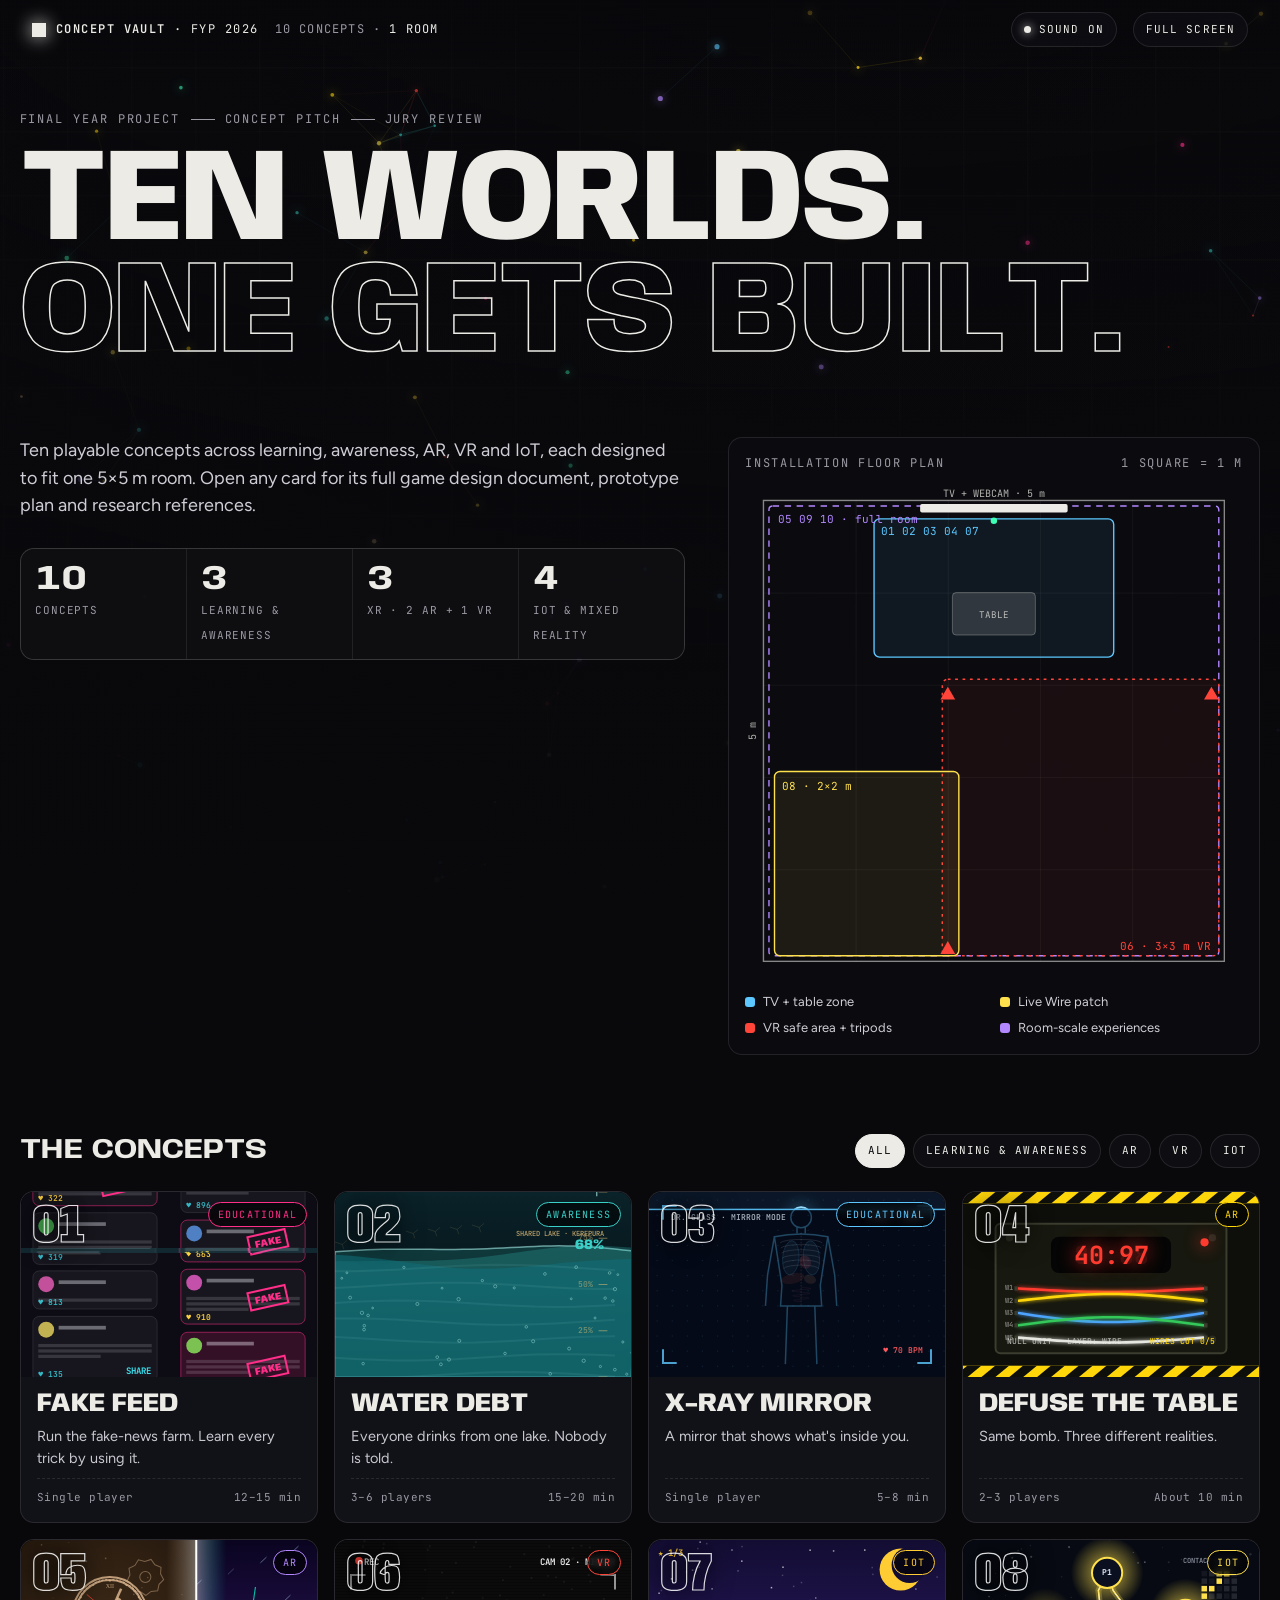
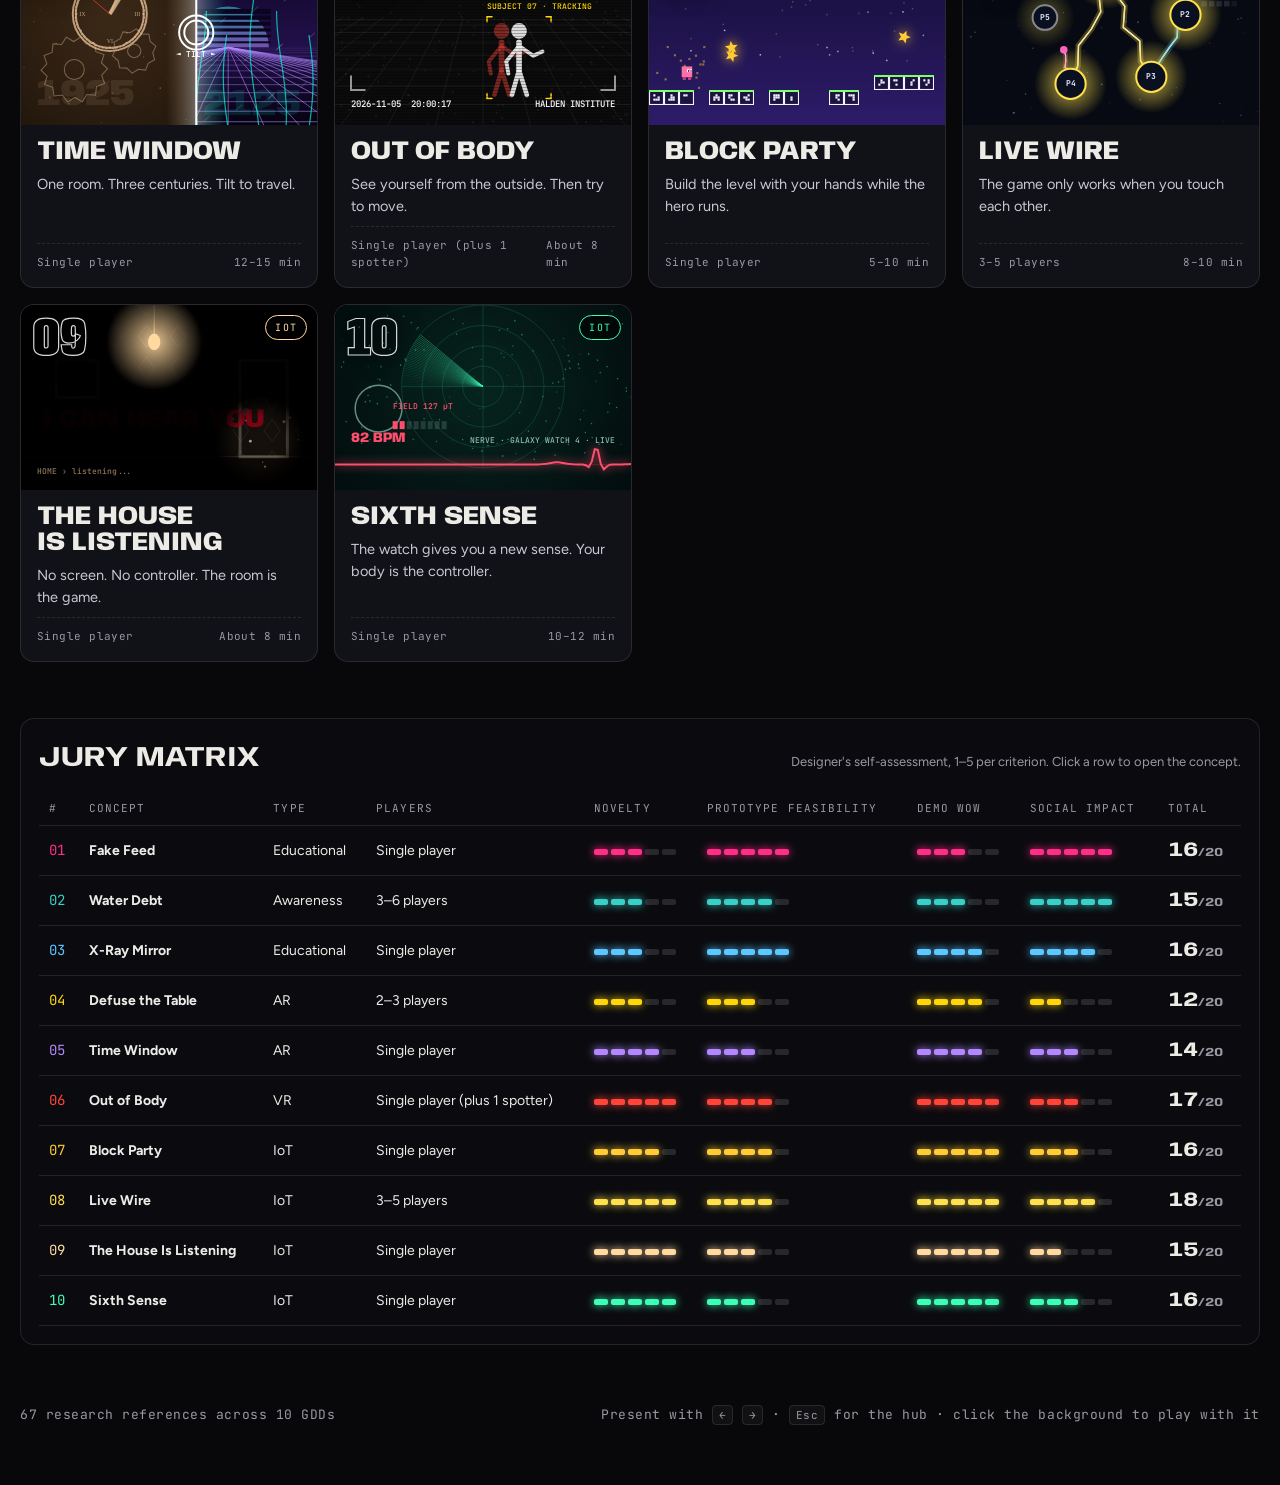
==== commit 6e8cff2b: "Concept Vault: remove concept shots section Co-Authored-By: Claude Opus 5.5 <noreply@anthropic.com> " ====
--- a/concept-vault/index.html
+++ b/concept-vault/index.html
@@ -42,7 +42,6 @@
 
 <script src="data.js"></script>
 <script src="extra.js"></script>
-<script src="shots.js"></script>
 <script src="fx.js"></script>
 <script src="app.js"></script>
 </body>
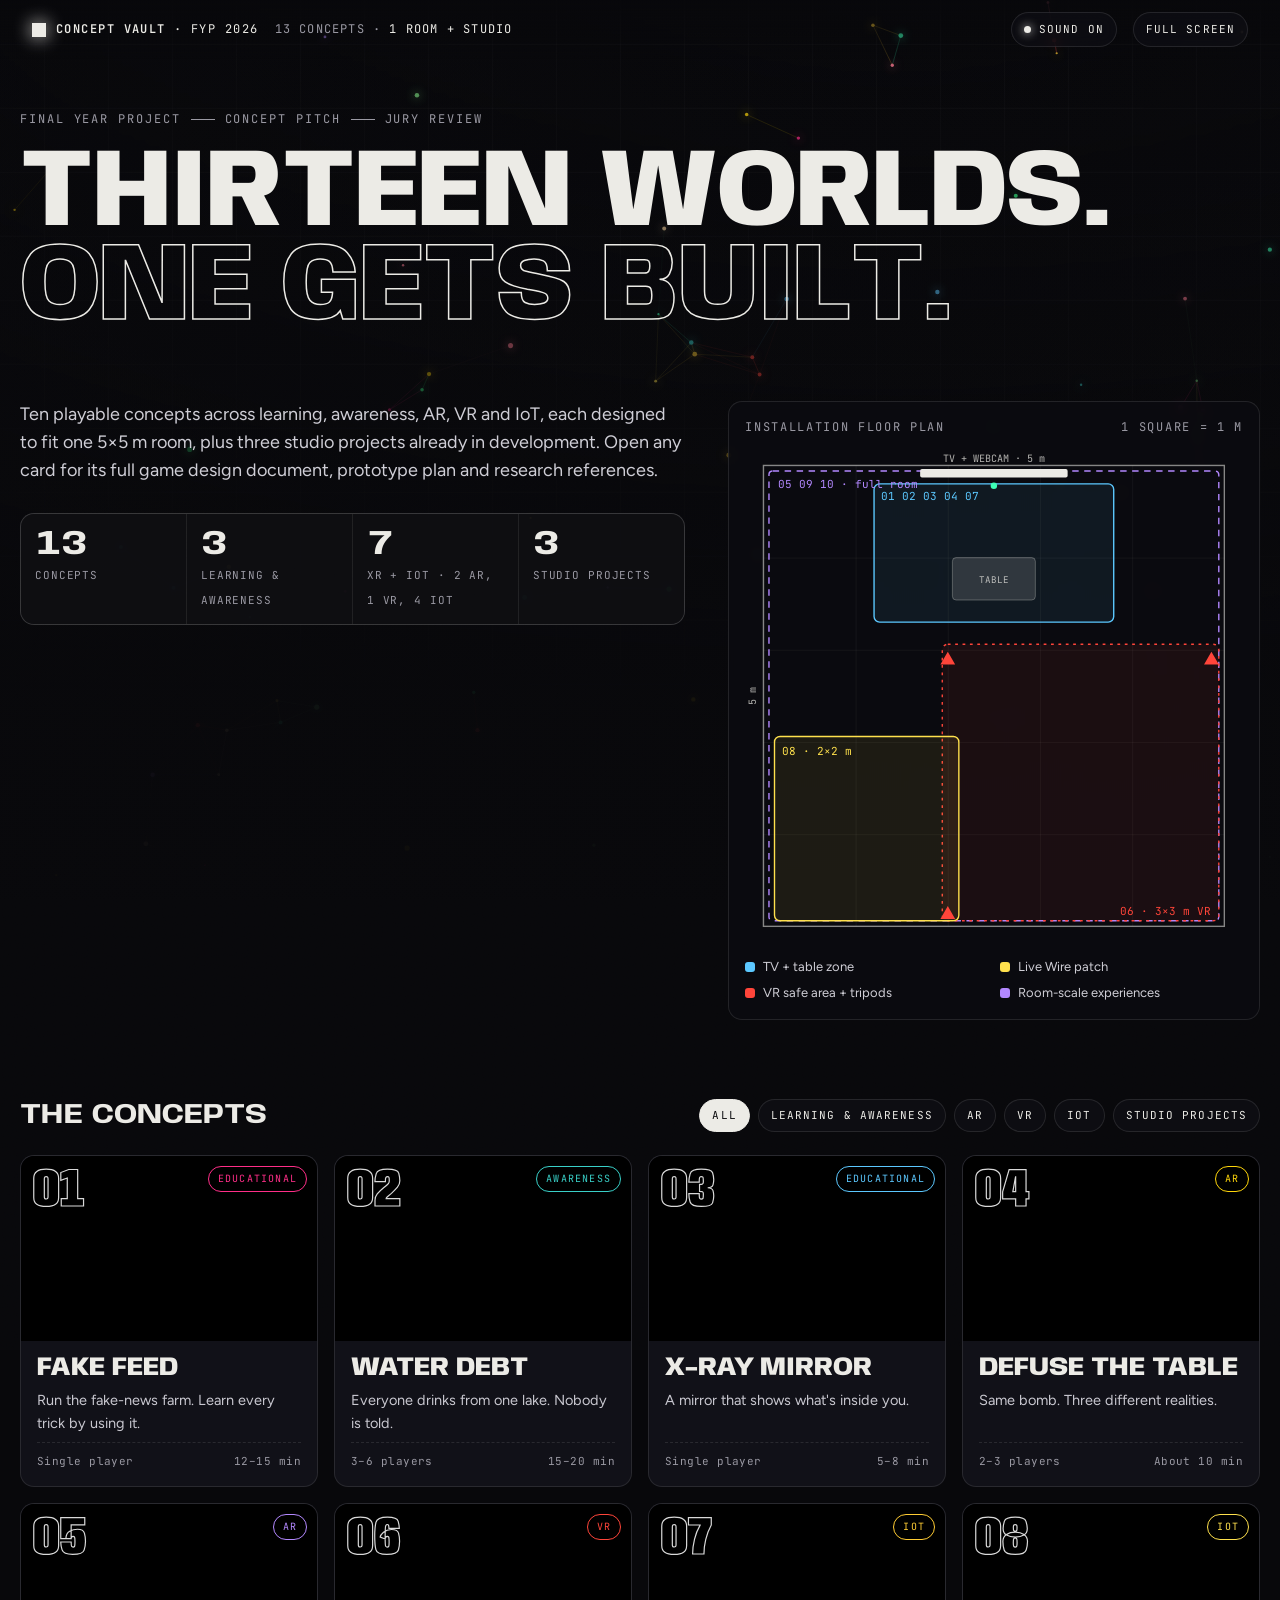
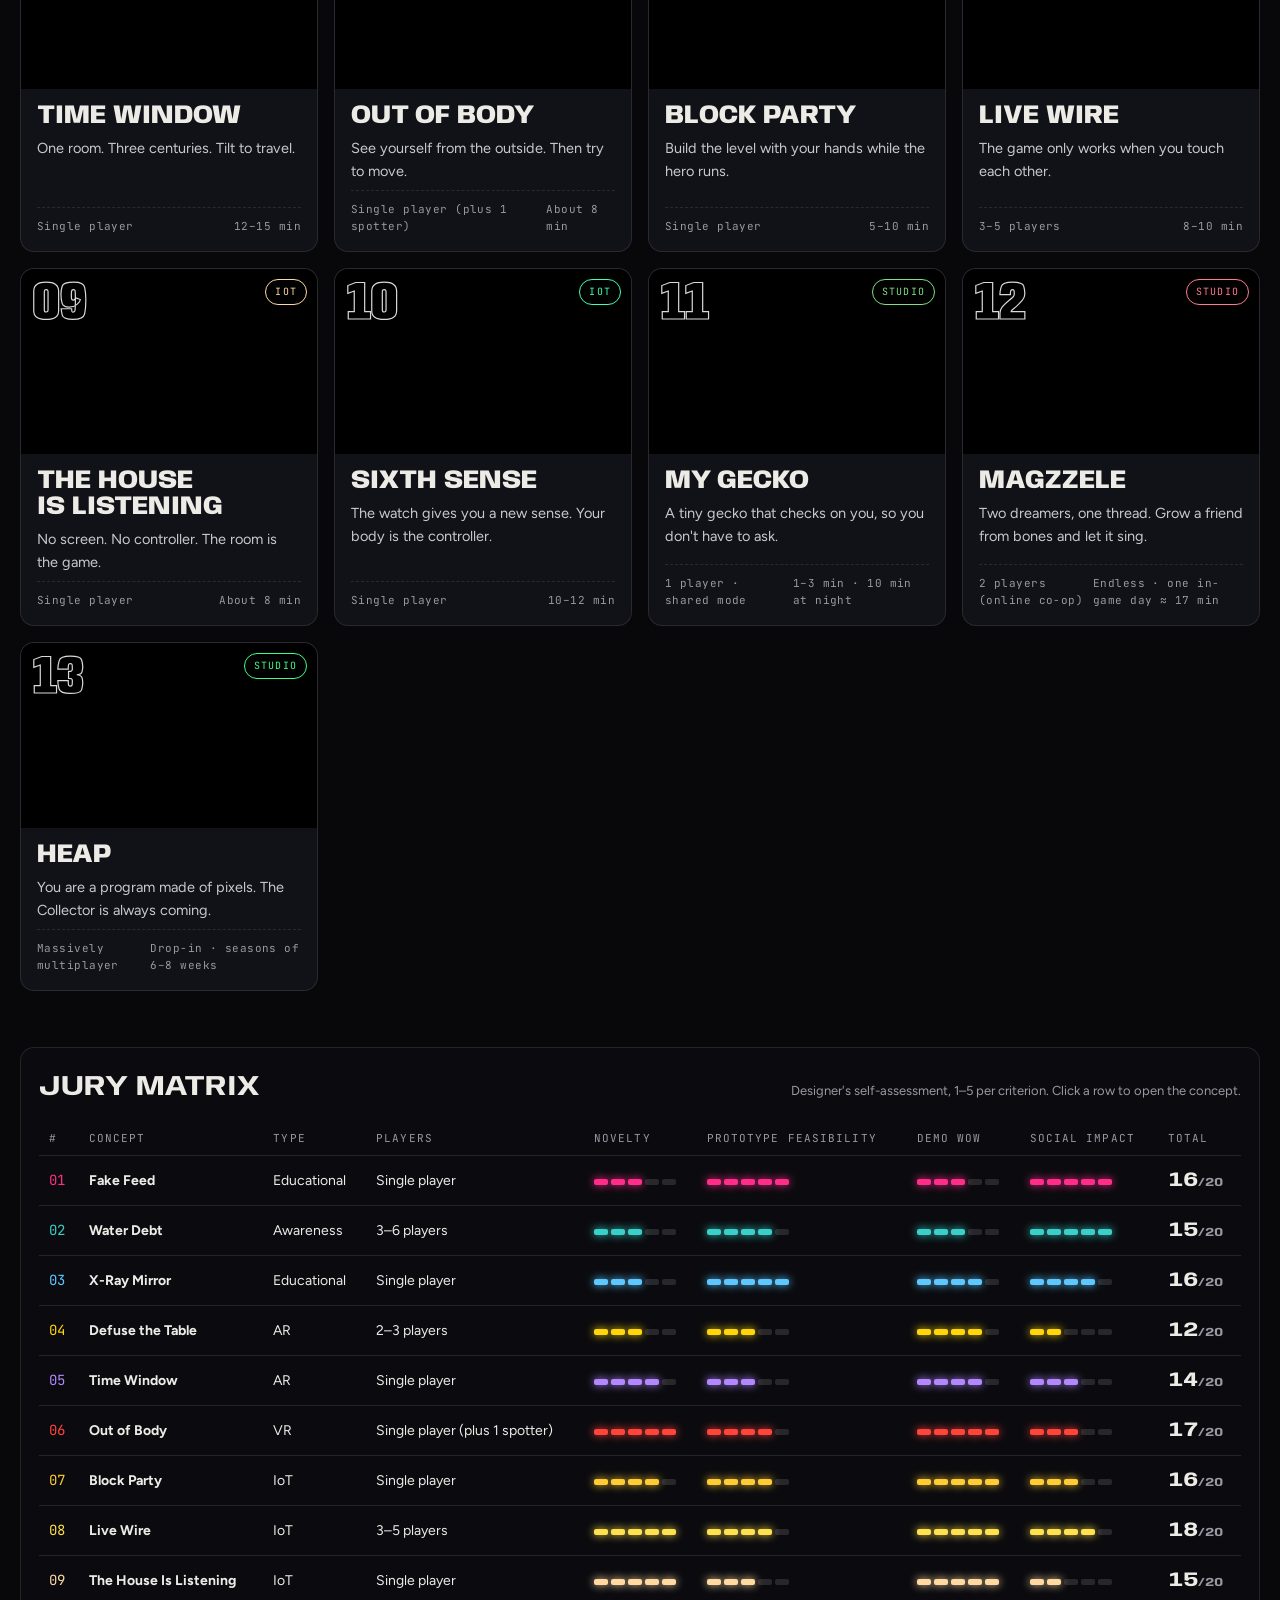
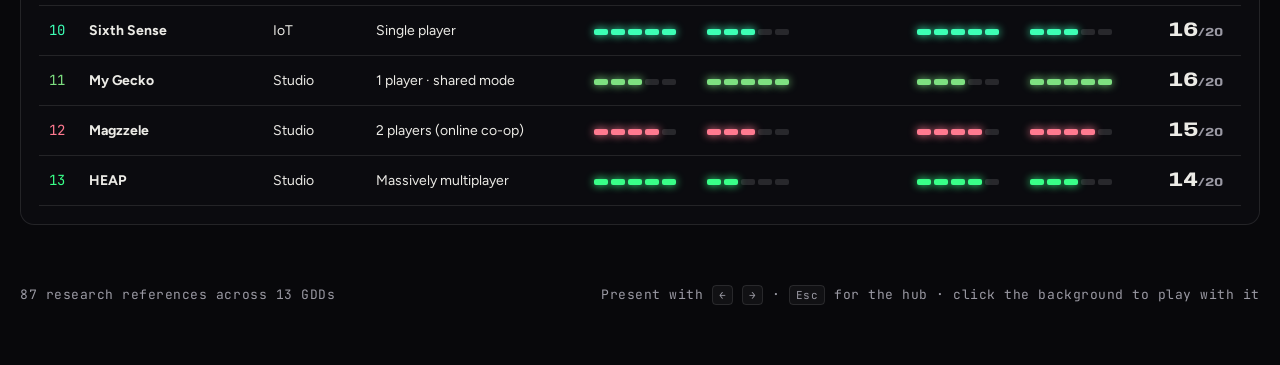
==== commit d0540eb3: "Concept Vault: add studio projects My Gecko, Magzzele and HEAP Co-Authored-By: Claude Opus 5.5 <nore" ====
--- a/concept-vault/index.html
+++ b/concept-vault/index.html
@@ -42,6 +42,7 @@
 
 <script src="data.js"></script>
 <script src="extra.js"></script>
+<script src="studio.js"></script>
 <script src="fx.js"></script>
 <script src="app.js"></script>
 </body>
--- a/concept-vault/style.css
+++ b/concept-vault/style.css
@@ -65,6 +65,7 @@
 .mega { font-family: var(--display); font-weight: 800; text-transform: uppercase; line-height: .86; letter-spacing: -.01em; margin: 18px 0 22px;
   font-size: clamp(40px, 10.2vw, 148px); font-variation-settings: "wdth" var(--w, 100); }
 .mega .ln { display: block; }
+.mega.long { font-size: clamp(36px, 8.6vw, 126px); }
 @media (min-width: 681px) { .mega .ln { white-space: nowrap; } }
 .mega .ln.b { color: transparent; -webkit-text-stroke: 1.5px var(--paper); }
 .mega .ch { display: inline-block; transition: font-variation-settings .35s cubic-bezier(.2,.8,.2,1), color .3s; font-variation-settings: "wdth" var(--cw, 100); }
